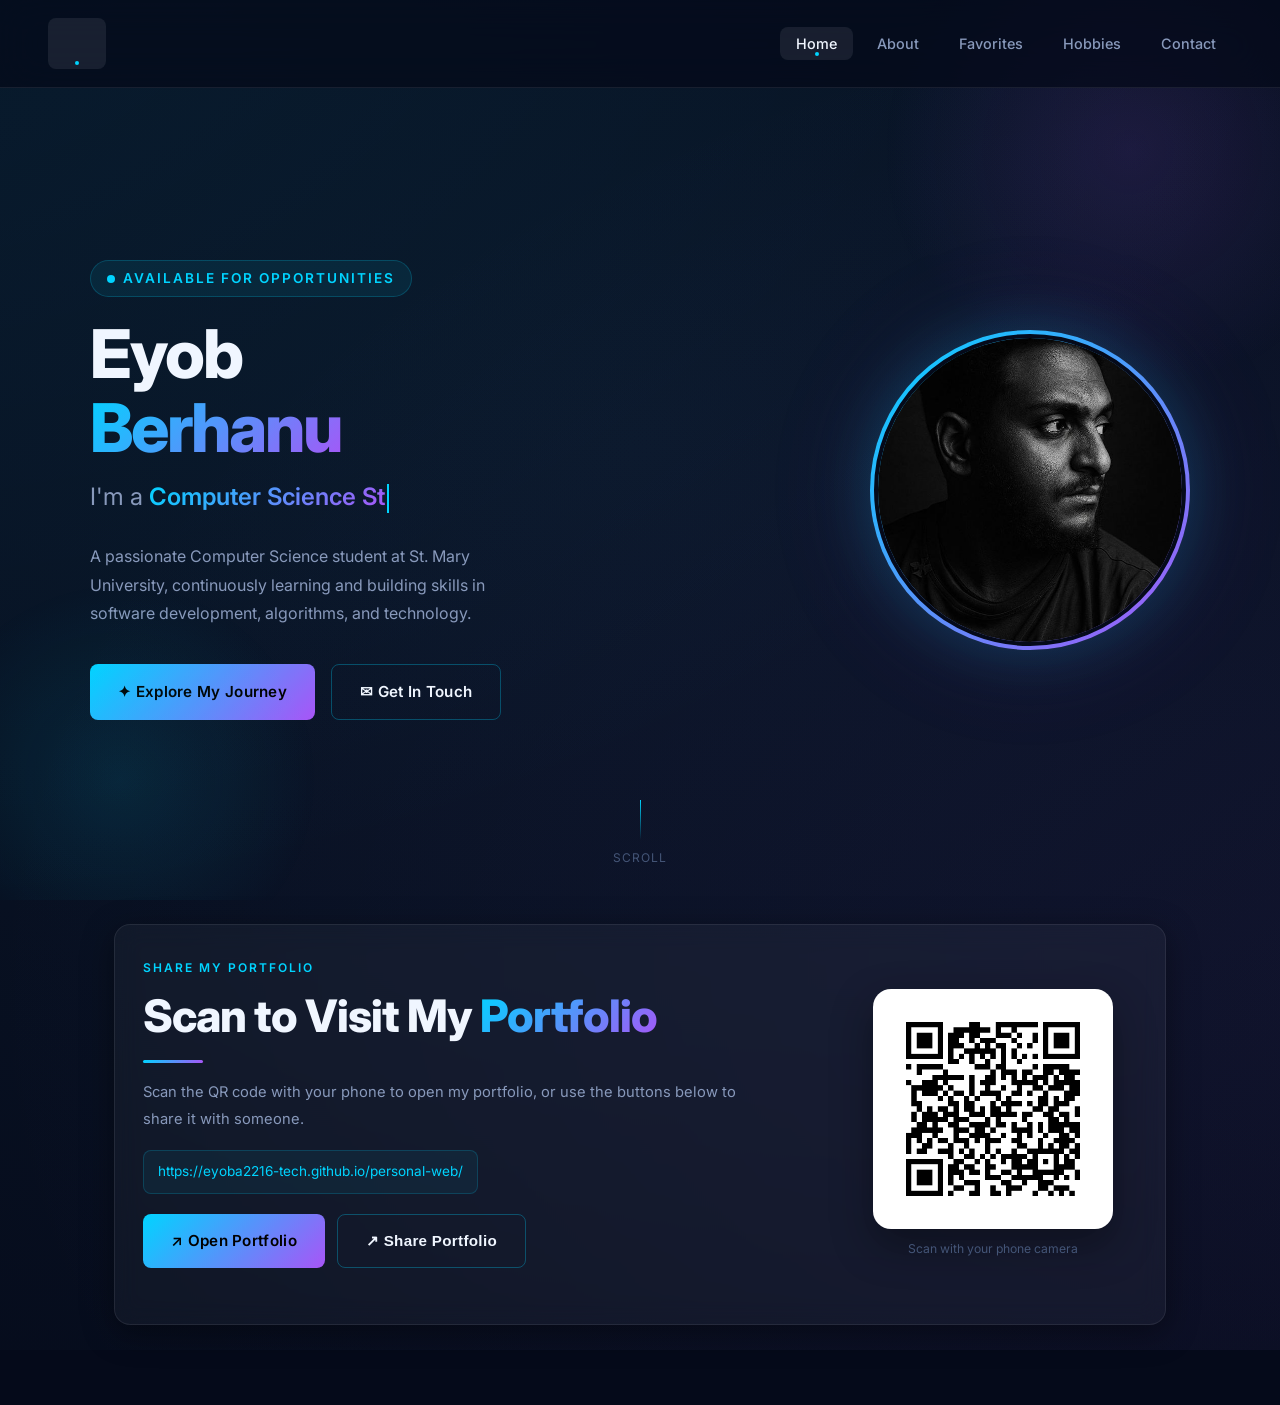
==== index.html @ fbf78573 "Initial commit" ====
<!DOCTYPE html>
<html lang="en">
<head>
  <meta charset="UTF-8">
  <meta name="viewport" content="width=device-width, initial-scale=1.0">
  <meta name="description" content="Eyob Berhanu — Computer Science student at St. Mary University. Personal portfolio showcasing skills, projects, and interests.">
  <title>Eyob Berhanu — Portfolio</title>
  <link rel="stylesheet" href="Style.css">
</head>
<body>

<nav id="navbar" aria-label="Main navigation">
  <a href="index.html" class="nav-logo">EB</a>
  <button class="nav-hamburger" type="button" aria-label="Toggle navigation" aria-expanded="false">
    <span></span>
    <span></span>
    <span></span>
  </button>
  <ul class="nav-links">
    <li><a href="index.html" class="active">Home</a></li>
    <li><a href="About.html">About</a></li>
    <li><a href="Favorite.html">Favorites</a></li>
    <li><a href="Hobby.html">Hobbies</a></li>
    <li><a href="Feedback.html">Contact</a></li>
  </ul>
</nav>

<section class="hero">
  <div class="hero-inner">

    <div class="hero-content">
      <div class="hero-greeting reveal">
        <span></span>
        Available for Opportunities
      </div>

      <h1 class="hero-name reveal delay-1">
        Eyob<br>
        <span class="gradient-text">Berhanu</span>
      </h1>

      <p class="hero-title reveal delay-2">
        I'm a <span class="typed-text" id="typed"></span><span class="cursor"></span>
      </p>

      <p class="hero-desc reveal delay-3">
        A passionate Computer Science student at St. Mary University, continuously
        learning and building skills in software development, algorithms, and technology.
      </p>

      <div class="hero-btns reveal delay-4">
        <a href="About.html" class="btn btn-primary">
          ✦ Explore My Journey
        </a>
        <a href="Feedback.html" class="btn btn-outline">
          ✉ Get In Touch
        </a>
      </div>
    </div>

    <div class="hero-img-wrap reveal delay-3">
      <div class="hero-img-ring">
        <img src="image/home.jpg" alt="Eyob Berhanu">
      </div>
    </div>

  </div>

  <div class="hero-scroll">
    <div class="hero-scroll-line"></div>
    Scroll
  </div>
</section>

<section class="share-section" aria-labelledby="share-title">
  <div class="share-card glass-card reveal">
    <div class="share-copy">
      <p class="section-tag">Share My Portfolio</p>
      <h2 id="share-title" class="section-title">Scan to Visit My <span class="gradient-text">Portfolio</span></h2>
      <div class="section-line share-line"></div>
      <p class="share-description">Scan the QR code with your phone to open my portfolio, or use the buttons below to share it with someone.</p>
      <div class="share-url" aria-label="Portfolio URL">https://eyoba2216-tech.github.io/personal-web/</div>
      <div class="share-actions">
        <a class="btn btn-primary" href="https://eyoba2216-tech.github.io/personal-web/" target="_blank" rel="noopener noreferrer">↗ Open Portfolio</a>
        <button class="btn btn-outline" type="button" id="sharePortfolioBtn">↗ Share Portfolio</button>
      </div>
      <p class="share-status" id="shareStatus" role="status" aria-live="polite"></p>
    </div>
    <div class="qr-wrap">
      <img src="assets/portfolio-qr.png" alt="QR code that opens Eyob Berhanu's portfolio website" class="portfolio-qr">
      <span>Scan with your phone camera</span>
    </div>
  </div>
</section>

<script src="script.js"></script>
</body>
</html>
---- Style.css ----
@import url('https://fonts.googleapis.com/css2?family=Inter:wght@300;400;500;600;700;800&display=swap');

:root {
  --bg-primary:    #050a1a;
  --bg-secondary:  #0a1628;
  --bg-card:       rgba(255, 255, 255, 0.04);
  --bg-card-hover: rgba(255, 255, 255, 0.08);

  --accent-cyan:   #00d4ff;
  --accent-purple: #a855f7;
  --accent-grad:   linear-gradient(135deg, #00d4ff, #a855f7);

  --text-primary:   #f0f6ff;
  --text-secondary: #8899bb;
  --text-muted:     #445577;

  --border:        rgba(255, 255, 255, 0.08);
  --border-accent: rgba(0, 212, 255, 0.3);

  --radius-sm: 8px;
  --radius-md: 16px;
  --radius-lg: 24px;

  --shadow-card: 0 8px 32px rgba(0, 0, 0, 0.4);
  --shadow-glow: 0 0 40px rgba(0, 212, 255, 0.15);

  --transition: all 0.3s cubic-bezier(0.4, 0, 0.2, 1);
  --transition-slow: all 0.6s cubic-bezier(0.4, 0, 0.2, 1);
}

*, *::before, *::after {
  margin: 0;
  padding: 0;
  box-sizing: border-box;
}

html {
  scroll-behavior: smooth;
}

body {
  font-family: 'Inter', 'Segoe UI', sans-serif;
  background-color: var(--bg-primary);
  color: var(--text-primary);
  font-size: 16px;
  line-height: 1.7;
  overflow-x: hidden;
}

body::before {
  content: '';
  position: fixed;
  top: -50%;
  left: -50%;
  width: 200%;
  height: 200%;
  background:
    radial-gradient(ellipse at 20% 20%, rgba(0, 212, 255, 0.06) 0%, transparent 50%),
    radial-gradient(ellipse at 80% 80%, rgba(168, 85, 247, 0.06) 0%, transparent 50%),
    radial-gradient(ellipse at 50% 50%, rgba(10, 22, 40, 1) 0%, rgba(5, 10, 26, 1) 100%);
  pointer-events: none;
  z-index: -1;
}

::-webkit-scrollbar { width: 6px; }
::-webkit-scrollbar-track { background: var(--bg-primary); }
::-webkit-scrollbar-thumb {
  background: linear-gradient(var(--accent-cyan), var(--accent-purple));
  border-radius: 3px;
}

nav {
  position: fixed;
  top: 0;
  left: 0;
  width: 100%;
  z-index: 1000;
  padding: 18px 48px;
  display: flex;
  align-items: center;
  justify-content: space-between;
  backdrop-filter: blur(20px);
  -webkit-backdrop-filter: blur(20px);
  background: rgba(5, 10, 26, 0.75);
  border-bottom: 1px solid var(--border);
  transition: var(--transition);
}

nav.scrolled {
  padding: 12px 48px;
  background: rgba(5, 10, 26, 0.95);
  box-shadow: 0 4px 30px rgba(0, 0, 0, 0.5);
}

.nav-logo {
  font-size: 1.3rem;
  font-weight: 800;
  background: var(--accent-grad);
  -webkit-background-clip: text;
  -webkit-text-fill-color: transparent;
  background-clip: text;
  text-decoration: none;
  letter-spacing: -0.5px;
}

.nav-links {
  display: flex;
  align-items: center;
  gap: 8px;
  list-style: none;
}

nav a {
  color: var(--text-secondary);
  text-decoration: none;
  font-size: 0.9rem;
  font-weight: 500;
  padding: 8px 16px;
  border-radius: var(--radius-sm);
  transition: var(--transition);
  position: relative;
}

nav a:hover,
nav a.active {
  color: var(--text-primary);
  background: var(--bg-card-hover);
}

nav a.active::after {
  content: '';
  position: absolute;
  bottom: 4px;
  left: 50%;
  transform: translateX(-50%);
  width: 4px;
  height: 4px;
  border-radius: 50%;
  background: var(--accent-cyan);
}

.nav-hamburger {
  display: none;
  flex-direction: column;
  gap: 5px;
  background: none;
  border: none;
  cursor: pointer;
  padding: 8px;
}

.nav-hamburger span {
  display: block;
  width: 24px;
  height: 2px;
  background: var(--text-primary);
  border-radius: 2px;
  transition: var(--transition);
}

nav.nav-open .nav-hamburger span:nth-child(1) {
  transform: translateY(7px) rotate(45deg);
}

nav.nav-open .nav-hamburger span:nth-child(2) {
  opacity: 0;
}

nav.nav-open .nav-hamburger span:nth-child(3) {
  transform: translateY(-7px) rotate(-45deg);
}

.page-wrapper {
  max-width: 1100px;
  margin: 0 auto;
  padding: 120px 24px 80px;
}

.section-header {
  text-align: center;
  margin-bottom: 56px;
}

.section-tag {
  display: inline-block;
  font-size: 0.75rem;
  font-weight: 600;
  letter-spacing: 2px;
  text-transform: uppercase;
  color: var(--accent-cyan);
  margin-bottom: 12px;
}

.section-title {
  font-size: clamp(2rem, 4vw, 2.8rem);
  font-weight: 800;
  color: var(--text-primary);
  letter-spacing: -1px;
  line-height: 1.2;
}

.section-line {
  width: 60px;
  height: 3px;
  background: var(--accent-grad);
  border-radius: 2px;
  margin: 16px auto 0;
}

.glass-card {
  background: var(--bg-card);
  border: 1px solid var(--border);
  border-radius: var(--radius-md);
  padding: 28px;
  backdrop-filter: blur(12px);
  -webkit-backdrop-filter: blur(12px);
  box-shadow: var(--shadow-card);
  transition: var(--transition);
}

.glass-card:hover {
  background: var(--bg-card-hover);
  border-color: var(--border-accent);
  transform: translateY(-4px);
  box-shadow: var(--shadow-card), var(--shadow-glow);
}

.gradient-text {
  background: var(--accent-grad);
  -webkit-background-clip: text;
  -webkit-text-fill-color: transparent;
  background-clip: text;
}

.btn {
  display: inline-flex;
  align-items: center;
  gap: 8px;
  padding: 14px 28px;
  border-radius: var(--radius-sm);
  font-size: 0.95rem;
  font-weight: 600;
  text-decoration: none;
  cursor: pointer;
  border: none;
  transition: var(--transition);
  letter-spacing: 0.3px;
}

.btn-primary {
  background: var(--accent-grad);
  color: #000;
}

.btn-primary:hover {
  opacity: 0.85;
  transform: translateY(-2px);
  box-shadow: 0 8px 24px rgba(0, 212, 255, 0.3);
}

.btn-outline {
  background: transparent;
  color: var(--text-primary);
  border: 1px solid var(--border-accent);
}

.btn-outline:hover {
  background: rgba(0, 212, 255, 0.08);
  border-color: var(--accent-cyan);
  transform: translateY(-2px);
}

.reveal {
  opacity: 0;
  transform: translateY(30px);
  transition: opacity 0.7s ease, transform 0.7s ease;
}

.reveal.visible {
  opacity: 1;
  transform: translateY(0);
}

.delay-1 { transition-delay: 0.1s; }
.delay-2 { transition-delay: 0.2s; }
.delay-3 { transition-delay: 0.3s; }
.delay-4 { transition-delay: 0.4s; }
.delay-5 { transition-delay: 0.5s; }

.hero {
  min-height: 100vh;
  display: flex;
  align-items: center;
  padding: 0 24px;
  position: relative;
  overflow: hidden;
}

.hero::before,
.hero::after {
  content: '';
  position: absolute;
  border-radius: 50%;
  pointer-events: none;
  animation: float 8s ease-in-out infinite;
}

.hero::before {
  width: 500px;
  height: 500px;
  top: -100px;
  right: -100px;
  background: radial-gradient(circle, rgba(168, 85, 247, 0.12) 0%, transparent 70%);
  animation-delay: -3s;
}

.hero::after {
  width: 400px;
  height: 400px;
  bottom: -80px;
  left: -80px;
  background: radial-gradient(circle, rgba(0, 212, 255, 0.1) 0%, transparent 70%);
}

.hero-inner {
  max-width: 1100px;
  margin: 0 auto;
  width: 100%;
  display: flex;
  align-items: center;
  justify-content: space-between;
  gap: 60px;
  padding-top: 80px;
}

.hero-content {
  flex: 1;
  max-width: 560px;
}

.hero-greeting {
  display: inline-flex;
  align-items: center;
  gap: 8px;
  font-size: 0.85rem;
  font-weight: 600;
  letter-spacing: 2px;
  text-transform: uppercase;
  color: var(--accent-cyan);
  margin-bottom: 20px;
  padding: 6px 16px;
  background: rgba(0, 212, 255, 0.08);
  border: 1px solid rgba(0, 212, 255, 0.2);
  border-radius: 100px;
}

.hero-greeting span {
  width: 8px;
  height: 8px;
  background: var(--accent-cyan);
  border-radius: 50%;
  animation: pulse 2s infinite;
}

.hero-name {
  font-size: clamp(2.8rem, 6vw, 4.2rem);
  font-weight: 800;
  line-height: 1.1;
  letter-spacing: -2px;
  color: var(--text-primary);
  margin-bottom: 12px;
}

.hero-title {
  font-size: clamp(1.2rem, 2.5vw, 1.5rem);
  font-weight: 400;
  color: var(--text-secondary);
  margin-bottom: 24px;
  min-height: 2.2rem;
}

.hero-title .typed-text {
  background: var(--accent-grad);
  -webkit-background-clip: text;
  -webkit-text-fill-color: transparent;
  background-clip: text;
  font-weight: 600;
}

.cursor {
  display: inline-block;
  width: 2px;
  height: 1.2em;
  background: var(--accent-cyan);
  vertical-align: middle;
  margin-left: 2px;
  animation: blink 1s step-end infinite;
}

.hero-desc {
  font-size: 1rem;
  color: var(--text-secondary);
  line-height: 1.8;
  margin-bottom: 36px;
  max-width: 440px;
}

.hero-btns {
  display: flex;
  gap: 16px;
  flex-wrap: wrap;
}

.hero-img-wrap {
  flex-shrink: 0;
  position: relative;
}

.hero-img-ring {
  width: 320px;
  height: 320px;
  border-radius: 50%;
  padding: 4px;
  background: var(--accent-grad);
  position: relative;
  box-shadow: 0 0 60px rgba(0, 212, 255, 0.2), 0 0 120px rgba(168, 85, 247, 0.1);
}

.hero-img-ring img {
  width: 100%;
  height: 100%;
  border-radius: 50%;
  object-fit: cover;
  border: 4px solid var(--bg-primary);
}

.hero-scroll {
  position: absolute;
  bottom: 32px;
  left: 50%;
  transform: translateX(-50%);
  display: flex;
  flex-direction: column;
  align-items: center;
  gap: 8px;
  color: var(--text-muted);
  font-size: 0.75rem;
  letter-spacing: 1px;
  text-transform: uppercase;
  animation: bounce 2s ease-in-out infinite;
}

.hero-scroll-line {
  width: 1px;
  height: 40px;
  background: linear-gradient(to bottom, var(--accent-cyan), transparent);
}

.about-grid {
  display: grid;
  grid-template-columns: 1fr 1fr;
  gap: 24px;
  margin-bottom: 40px;
}

.about-card-title {
  font-size: 0.75rem;
  font-weight: 700;
  letter-spacing: 2px;
  text-transform: uppercase;
  color: var(--accent-cyan);
  margin-bottom: 12px;
}

.about-card h3 {
  font-size: 1.25rem;
  font-weight: 700;
  color: var(--text-primary);
  margin-bottom: 12px;
}

.about-card p {
  color: var(--text-secondary);
  font-size: 0.95rem;
  line-height: 1.8;
}

.timeline {
  position: relative;
  padding-left: 28px;
  margin-top: 8px;
}

.timeline::before {
  content: '';
  position: absolute;
  left: 6px;
  top: 0;
  bottom: 0;
  width: 2px;
  background: linear-gradient(to bottom, var(--accent-cyan), var(--accent-purple));
}

.timeline-item {
  position: relative;
  margin-bottom: 20px;
}

.timeline-item::before {
  content: '';
  position: absolute;
  left: -24px;
  top: 6px;
  width: 10px;
  height: 10px;
  border-radius: 50%;
  background: var(--accent-cyan);
  border: 2px solid var(--bg-primary);
  box-shadow: 0 0 8px var(--accent-cyan);
}

.timeline-item h4 {
  font-size: 0.95rem;
  font-weight: 600;
  color: var(--text-primary);
}

.timeline-item span {
  font-size: 0.8rem;
  color: var(--text-muted);
}

.pill-row {
  display: flex;
  flex-wrap: wrap;
  gap: 10px;
  margin-top: 8px;
}

.pill {
  padding: 6px 16px;
  border-radius: 100px;
  font-size: 0.82rem;
  font-weight: 600;
  background: rgba(0, 212, 255, 0.08);
  border: 1px solid rgba(0, 212, 255, 0.2);
  color: var(--accent-cyan);
  transition: var(--transition);
}

.pill:hover {
  background: rgba(0, 212, 255, 0.15);
  transform: translateY(-2px);
}

.skills-section {
  margin-top: 48px;
}

.skills-grid {
  display: grid;
  grid-template-columns: repeat(auto-fit, minmax(280px, 1fr));
  gap: 20px;
  margin-top: 32px;
}

.skill-item {
  display: flex;
  flex-direction: column;
  gap: 8px;
}

.skill-header {
  display: flex;
  justify-content: space-between;
  align-items: center;
}

.skill-name {
  font-size: 0.9rem;
  font-weight: 600;
  color: var(--text-primary);
  display: flex;
  align-items: center;
  gap: 8px;
}

.skill-name .skill-icon {
  font-size: 1rem;
}

.skill-level {
  font-size: 0.75rem;
  font-weight: 500;
  color: var(--text-muted);
}

.skill-bar {
  height: 6px;
  background: rgba(255, 255, 255, 0.06);
  border-radius: 3px;
  overflow: hidden;
}

.skill-fill {
  height: 100%;
  border-radius: 3px;
  background: var(--accent-grad);
  width: 0%;
  transition: width 1.2s cubic-bezier(0.4, 0, 0.2, 1);
}

.hobbies-grid {
  display: grid;
  grid-template-columns: repeat(auto-fit, minmax(200px, 1fr));
  gap: 24px;
}

.hobby-card {
  background: var(--bg-card);
  border: 1px solid var(--border);
  border-radius: var(--radius-md);
  padding: 36px 24px;
  text-align: center;
  backdrop-filter: blur(12px);
  -webkit-backdrop-filter: blur(12px);
  transition: var(--transition);
  cursor: pointer;
  position: relative;
  overflow: hidden;
}

.hobby-card::before {
  content: '';
  position: absolute;
  inset: 0;
  background: var(--accent-grad);
  opacity: 0;
  transition: opacity 0.3s ease;
  border-radius: var(--radius-md);
}

.hobby-card:hover {
  transform: translateY(-8px);
  border-color: var(--border-accent);
  box-shadow: var(--shadow-card), var(--shadow-glow);
}

.hobby-card:hover::before {
  opacity: 0.05;
}

.hobby-icon {
  font-size: 2.8rem;
  margin-bottom: 16px;
  display: block;
  position: relative;
  z-index: 1;
}

.hobby-card h3 {
  font-size: 1rem;
  font-weight: 700;
  color: var(--text-primary);
  position: relative;
  z-index: 1;
}

.hobby-card p {
  font-size: 0.82rem;
  color: var(--text-muted);
  margin-top: 6px;
  position: relative;
  z-index: 1;
}

.hobby-img {
  width: 100%;
  height: 140px;
  object-fit: cover;
  border-radius: var(--radius-sm);
  margin-bottom: 16px;
  position: relative;
  z-index: 1;
}

.favorites-grid {
  display: grid;
  grid-template-columns: repeat(auto-fit, minmax(280px, 1fr));
  gap: 24px;
}

.fav-card {
  background: var(--bg-card);
  border: 1px solid var(--border);
  border-radius: var(--radius-md);
  overflow: hidden;
  transition: var(--transition);
  backdrop-filter: blur(12px);
  -webkit-backdrop-filter: blur(12px);
}

.fav-card:hover {
  transform: translateY(-6px);
  border-color: var(--border-accent);
  box-shadow: var(--shadow-card), var(--shadow-glow);
}

.fav-img-wrap {
  position: relative;
  height: 200px;
  overflow: hidden;
}

.fav-img-wrap img {
  width: 100%;
  height: 100%;
  object-fit: cover;
  transition: transform 0.5s ease;
  border-radius: 0;
}

.fav-card:hover .fav-img-wrap img {
  transform: scale(1.05);
}

.fav-category {
  position: absolute;
  top: 12px;
  left: 12px;
  padding: 4px 12px;
  background: rgba(0, 0, 0, 0.7);
  backdrop-filter: blur(8px);
  border-radius: 100px;
  font-size: 0.72rem;
  font-weight: 700;
  letter-spacing: 1px;
  text-transform: uppercase;
  color: var(--accent-cyan);
  border: 1px solid rgba(0, 212, 255, 0.3);
}

.fav-body {
  padding: 20px;
}

.fav-body h3 {
  font-size: 1.05rem;
  font-weight: 700;
  color: var(--text-primary);
  margin-bottom: 4px;
}

.fav-body p {
  font-size: 0.85rem;
  color: var(--text-muted);
}

.music-section {
  margin-top: 40px;
}

.music-player {
  display: flex;
  align-items: center;
  gap: 20px;
  padding: 24px 28px;
  background: var(--bg-card);
  border: 1px solid var(--border);
  border-radius: var(--radius-md);
  backdrop-filter: blur(12px);
  -webkit-backdrop-filter: blur(12px);
}

.music-icon {
  font-size: 2.5rem;
  flex-shrink: 0;
  animation: spin-slow 4s linear infinite;
}

.music-info h3 {
  font-size: 1rem;
  font-weight: 700;
  color: var(--text-primary);
}

.music-info p {
  font-size: 0.82rem;
  color: var(--text-muted);
  margin-bottom: 12px;
}

.music-info audio {
  width: 100%;
  max-width: 360px;
  height: 36px;
  border-radius: var(--radius-sm);
  filter: invert(0.1) hue-rotate(180deg);
}

.contact-grid {
  display: grid;
  grid-template-columns: 1fr 1.6fr;
  gap: 32px;
  align-items: start;
}

.contact-info h3 {
  font-size: 1.3rem;
  font-weight: 700;
  color: var(--text-primary);
  margin-bottom: 12px;
}

.contact-info p {
  color: var(--text-secondary);
  font-size: 0.92rem;
  line-height: 1.8;
  margin-bottom: 28px;
}

.contact-detail {
  display: flex;
  align-items: center;
  gap: 12px;
  padding: 14px 18px;
  background: var(--bg-card);
  border: 1px solid var(--border);
  border-radius: var(--radius-sm);
  margin-bottom: 12px;
  transition: var(--transition);
}

.contact-detail:hover {
  border-color: var(--border-accent);
  background: var(--bg-card-hover);
}

.contact-detail-icon {
  font-size: 1.2rem;
  flex-shrink: 0;
}

.contact-detail-text {
  font-size: 0.85rem;
  color: var(--text-secondary);
}

.contact-detail-text strong {
  display: block;
  color: var(--text-primary);
  font-size: 0.9rem;
  margin-bottom: 2px;
}

.form-group {
  position: relative;
  margin-bottom: 20px;
}

.form-label {
  display: block;
  font-size: 0.82rem;
  font-weight: 600;
  color: var(--text-secondary);
  margin-bottom: 8px;
  letter-spacing: 0.5px;
  text-transform: uppercase;
}

.form-input,
.form-textarea {
  width: 100%;
  padding: 14px 18px;
  background: rgba(255, 255, 255, 0.04);
  border: 1px solid var(--border);
  border-radius: var(--radius-sm);
  color: var(--text-primary);
  font-family: 'Inter', sans-serif;
  font-size: 1rem;
  transition: var(--transition);
  outline: none;
  resize: none;
}

.form-input:focus,
.form-textarea:focus {
  border-color: var(--accent-cyan);
  background: rgba(0, 212, 255, 0.04);
  box-shadow: 0 0 0 3px rgba(0, 212, 255, 0.1);
}

.form-input::placeholder,
.form-textarea::placeholder {
  color: var(--text-muted);
}

.form-textarea {
  min-height: 130px;
}

a:focus-visible,
button:focus-visible {
  outline: 2px solid var(--accent-cyan);
  outline-offset: 2px;
}

.toast {
  position: fixed;
  bottom: 32px;
  right: 32px;
  padding: 16px 24px;
  background: linear-gradient(135deg, rgba(0, 212, 255, 0.15), rgba(168, 85, 247, 0.15));
  border: 1px solid rgba(0, 212, 255, 0.3);
  border-radius: var(--radius-sm);
  color: var(--text-primary);
  font-weight: 600;
  font-size: 0.9rem;
  z-index: 9999;
  transform: translateY(80px);
  opacity: 0;
  transition: var(--transition);
  backdrop-filter: blur(12px);
  -webkit-backdrop-filter: blur(12px);
  display: flex;
  align-items: center;
  gap: 10px;
  max-width: 320px;
}

.toast.show {
  transform: translateY(0);
  opacity: 1;
}

@keyframes float {
  0%, 100% { transform: translate(0, 0); }
  33%       { transform: translate(20px, -20px); }
  66%       { transform: translate(-15px, 10px); }
}

@keyframes pulse {
  0%, 100% { opacity: 1; transform: scale(1); }
  50%       { opacity: 0.5; transform: scale(0.8); }
}

@keyframes blink {
  0%, 100% { opacity: 1; }
  50%       { opacity: 0; }
}

@keyframes spin-slow {
  from { transform: rotate(0deg); }
  to   { transform: rotate(360deg); }
}

@keyframes bounce {
  0%, 100% { transform: translateX(-50%) translateY(0); }
  50%       { transform: translateX(-50%) translateY(-8px); }
}

@media (max-width: 900px) {
  nav {
    padding: 14px 20px;
  }

  nav.scrolled {
    padding: 12px 20px;
  }

  .hero-inner {
    flex-direction: column-reverse;
    text-align: center;
    padding-top: 110px;
    gap: 32px;
  }

  .hero-img-ring {
    width: 220px;
    height: 220px;
  }

  .hero-btns {
    justify-content: center;
  }

  .hero-desc {
    margin-left: auto;
    margin-right: auto;
  }

  .about-grid {
    grid-template-columns: 1fr;
  }

  .contact-grid {
    grid-template-columns: 1fr;
  }

  .hobbies-grid {
    grid-template-columns: repeat(2, 1fr);
  }

  .favorites-grid {
    grid-template-columns: repeat(2, 1fr);
  }

  .music-player {
    flex-direction: column;
    text-align: center;
  }

  .music-info audio {
    max-width: 100%;
  }
}

@media (max-width: 768px) {
  nav {
    padding: 12px 16px;
  }

  nav.scrolled {
    padding: 10px 16px;
  }

  .nav-hamburger {
    display: flex;
  }

  .nav-links {
    display: none;
    position: absolute;
    top: 100%;
    left: 0;
    right: 0;
    flex-direction: column;
    background: rgba(5, 10, 26, 0.95);
    backdrop-filter: blur(20px);
    -webkit-backdrop-filter: blur(20px);
    border-bottom: 1px solid var(--border);
    padding: 8px 0;
    gap: 0;
  }

  nav.nav-open .nav-links {
    display: flex;
  }

  .nav-links li {
    width: 100%;
  }

  .nav-links a {
    display: block;
    padding: 12px 24px;
    border-radius: 0;
    font-size: 0.95rem;
  }

  .nav-links a.active::after {
    display: none;
  }
}

@media (max-width: 600px) {
  .page-wrapper {
    padding: 90px 14px 60px;
  }

  .hero {
    padding: 0 14px;
  }

  .hero-inner {
    padding-top: 130px;
    gap: 24px;
  }

  .hero-name {
    font-size: 2.2rem;
    letter-spacing: -1px;
  }

  .hero-title {
    font-size: 1rem;
  }

  .hero-img-ring {
    width: 160px;
    height: 160px;
  }

  .hero-greeting {
    font-size: 0.72rem;
    padding: 5px 12px;
  }

  .hero-desc {
    font-size: 0.9rem;
  }

  .hero-btns {
    flex-direction: column;
    align-items: center;
    gap: 12px;
  }

  .btn {
    width: 100%;
    max-width: 280px;
    justify-content: center;
  }

  .hobbies-grid {
    grid-template-columns: 1fr;
  }

  .hobby-img {
    height: 180px;
  }

  .favorites-grid {
    grid-template-columns: 1fr;
  }

  .skills-grid {
    grid-template-columns: 1fr;
  }

  .section-title {
    font-size: 1.8rem;
  }

  .glass-card {
    padding: 20px 16px;
  }

  .music-player {
    flex-direction: column;
    text-align: center;
    padding: 20px 16px;
    gap: 12px;
  }

  .music-info audio {
    max-width: 100%;
    width: 100%;
  }

  .contact-detail {
    padding: 12px 14px;
  }

  .pill-row {
    justify-content: center;
  }

  .hero-scroll {
    display: none;
  }

  .toast {
    bottom: 16px;
    right: 14px;
    left: 14px;
    max-width: 100%;
  }
}

@media (max-width: 380px) {
  .hero-name {
    font-size: 1.9rem;
  }
}
/* Portfolio sharing / QR section */
.share-section {
  max-width: 1100px;
  margin: 0 auto;
  padding: 24px 24px 80px;
}

.share-card {
  display: grid;
  grid-template-columns: minmax(0, 1.4fr) minmax(220px, 0.6fr);
  gap: 36px;
  align-items: center;
}

.share-copy {
  min-width: 0;
}

.share-line {
  margin-left: 0;
  margin-right: 0;
}

.share-description {
  color: var(--text-secondary);
  font-size: 0.92rem;
  line-height: 1.8;
  margin: 16px 0 18px;
  max-width: 620px;
}

.share-url {
  display: inline-block;
  max-width: 100%;
  overflow-wrap: anywhere;
  word-break: break-word;
  color: var(--accent-cyan);
  font-size: 0.85rem;
  line-height: 1.6;
  padding: 10px 14px;
  background: rgba(0, 212, 255, 0.06);
  border: 1px solid rgba(0, 212, 255, 0.18);
  border-radius: var(--radius-sm);
}

.share-actions {
  display: flex;
  flex-wrap: wrap;
  gap: 12px;
  margin-top: 20px;
}

.share-status {
  min-height: 1.4em;
  margin-top: 10px;
  color: var(--text-secondary);
  font-size: 0.82rem;
}

.qr-wrap {
  display: flex;
  flex-direction: column;
  align-items: center;
  justify-content: center;
  gap: 10px;
  text-align: center;
  color: var(--text-muted);
  font-size: 0.76rem;
}

.portfolio-qr {
  width: min(240px, 100%);
  aspect-ratio: 1;
  display: block;
  padding: 12px;
  background: #fff;
  border-radius: 18px;
  box-shadow: 0 16px 40px rgba(0, 0, 0, 0.35);
}

/* Safer sizing on narrow screens */
img,
video,
svg,
canvas {
  max-width: 100%;
}

.form-input,
.form-textarea,
select,
button,
.btn {
  max-width: 100%;
}

@media (max-width: 900px) {
  .share-card {
    grid-template-columns: 1fr;
    text-align: center;
  }

  .share-line {
    margin-left: auto;
    margin-right: auto;
  }

  .share-actions {
    justify-content: center;
  }
}

@media (max-width: 600px) {
  .share-section {
    padding: 12px 14px 56px;
  }

  .share-card {
    padding: 20px 16px;
    gap: 24px;
  }

  .share-description {
    font-size: 0.88rem;
  }

  .share-url {
    width: 100%;
    text-align: center;
  }

  .share-actions {
    flex-direction: column;
    align-items: stretch;
  }

  .share-actions .btn {
    width: 100%;
    max-width: none;
  }

  .portfolio-qr {
    width: min(220px, 82vw);
  }

  .form-input,
  .form-textarea {
    font-size: 16px;
  }

  .music-info {
    width: 100%;
    min-width: 0;
  }

  .music-info audio {
    display: block;
    width: 100%;
    max-width: 100%;
  }
}

@media (max-width: 380px) {
  .nav-links a {
    padding-left: 18px;
    padding-right: 18px;
  }

  .glass-card {
    padding-left: 14px;
    padding-right: 14px;
  }

  .contact-detail {
    align-items: flex-start;
  }
}
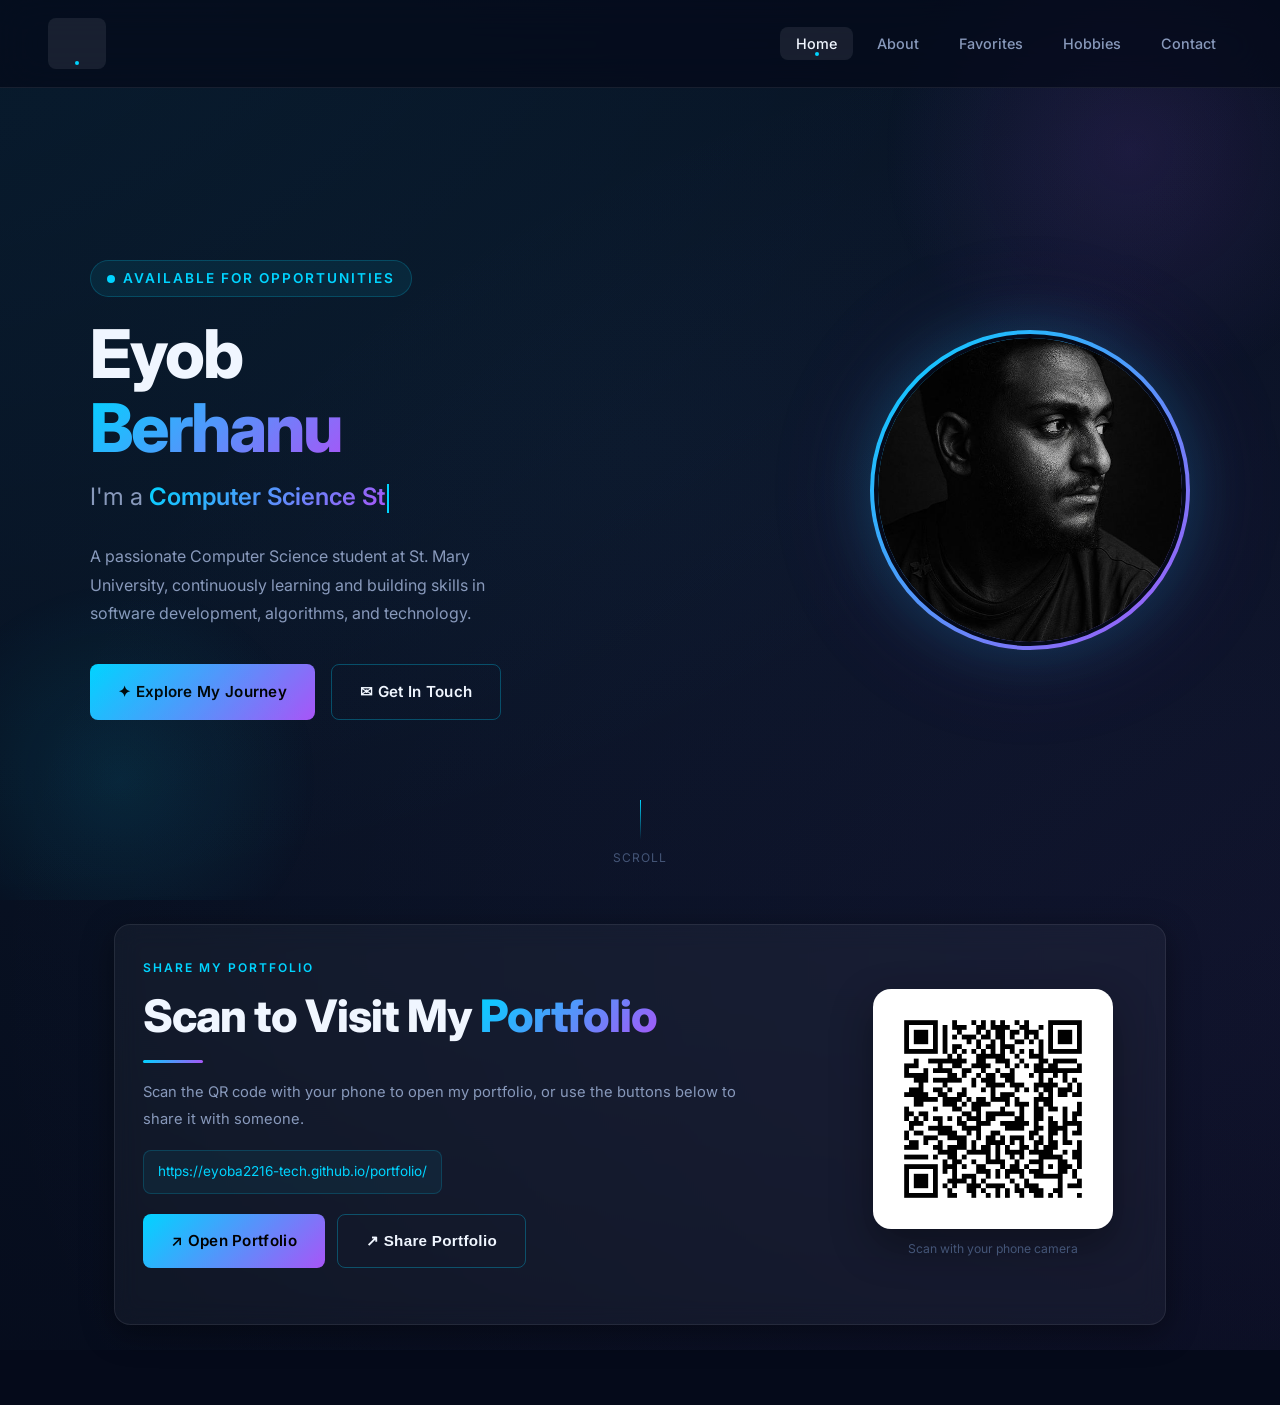
==== commit 2d2ec06f: "Update portfolio and QR code" ====
--- a/index.html
+++ b/index.html
@@ -79,9 +79,9 @@
       <h2 id="share-title" class="section-title">Scan to Visit My <span class="gradient-text">Portfolio</span></h2>
       <div class="section-line share-line"></div>
       <p class="share-description">Scan the QR code with your phone to open my portfolio, or use the buttons below to share it with someone.</p>
-      <div class="share-url" aria-label="Portfolio URL">https://eyoba2216-tech.github.io/personal-web/</div>
+      <div class="share-url" aria-label="Portfolio URL">https://eyoba2216-tech.github.io/portfolio/</div>
       <div class="share-actions">
-        <a class="btn btn-primary" href="https://eyoba2216-tech.github.io/personal-web/" target="_blank" rel="noopener noreferrer">↗ Open Portfolio</a>
+        <a class="btn btn-primary" href="https://eyoba2216-tech.github.io/portfolio/" target="_blank" rel="noopener noreferrer">↗ Open Portfolio</a>
         <button class="btn btn-outline" type="button" id="sharePortfolioBtn">↗ Share Portfolio</button>
       </div>
       <p class="share-status" id="shareStatus" role="status" aria-live="polite"></p>
